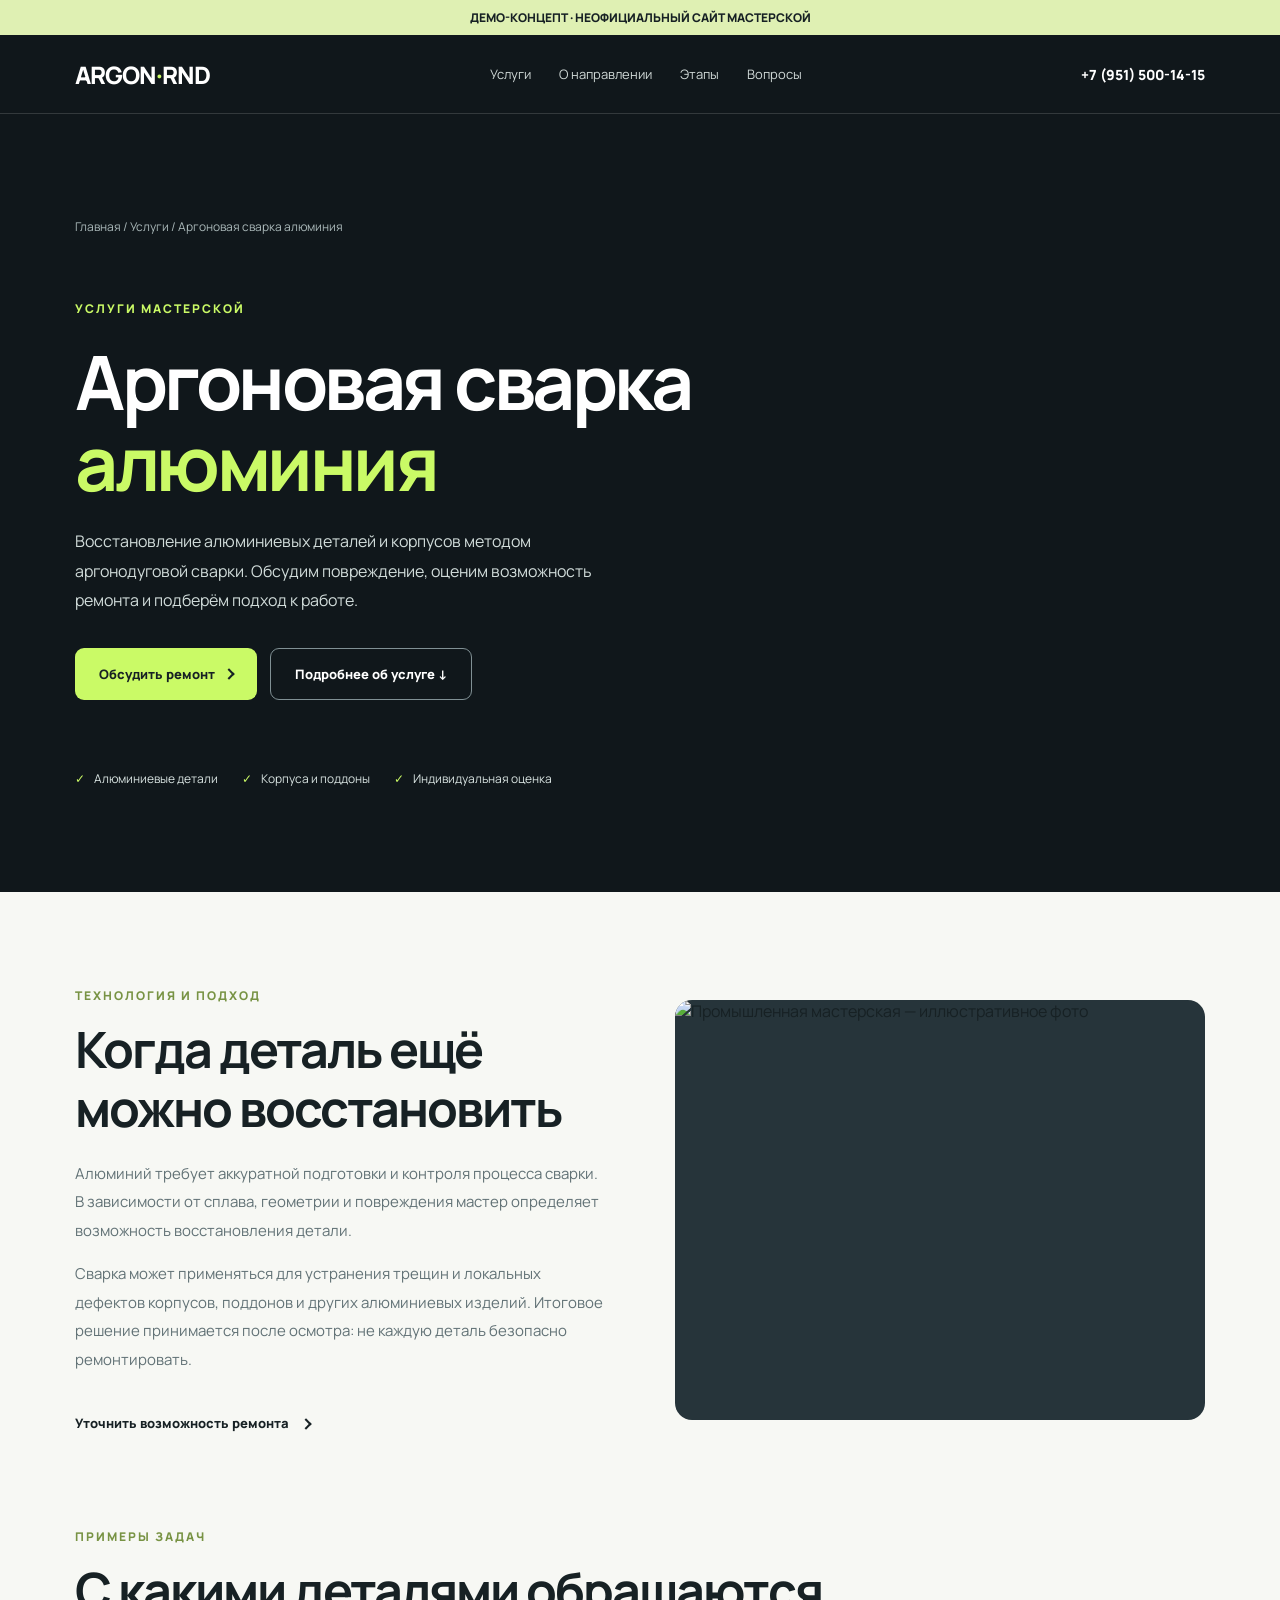
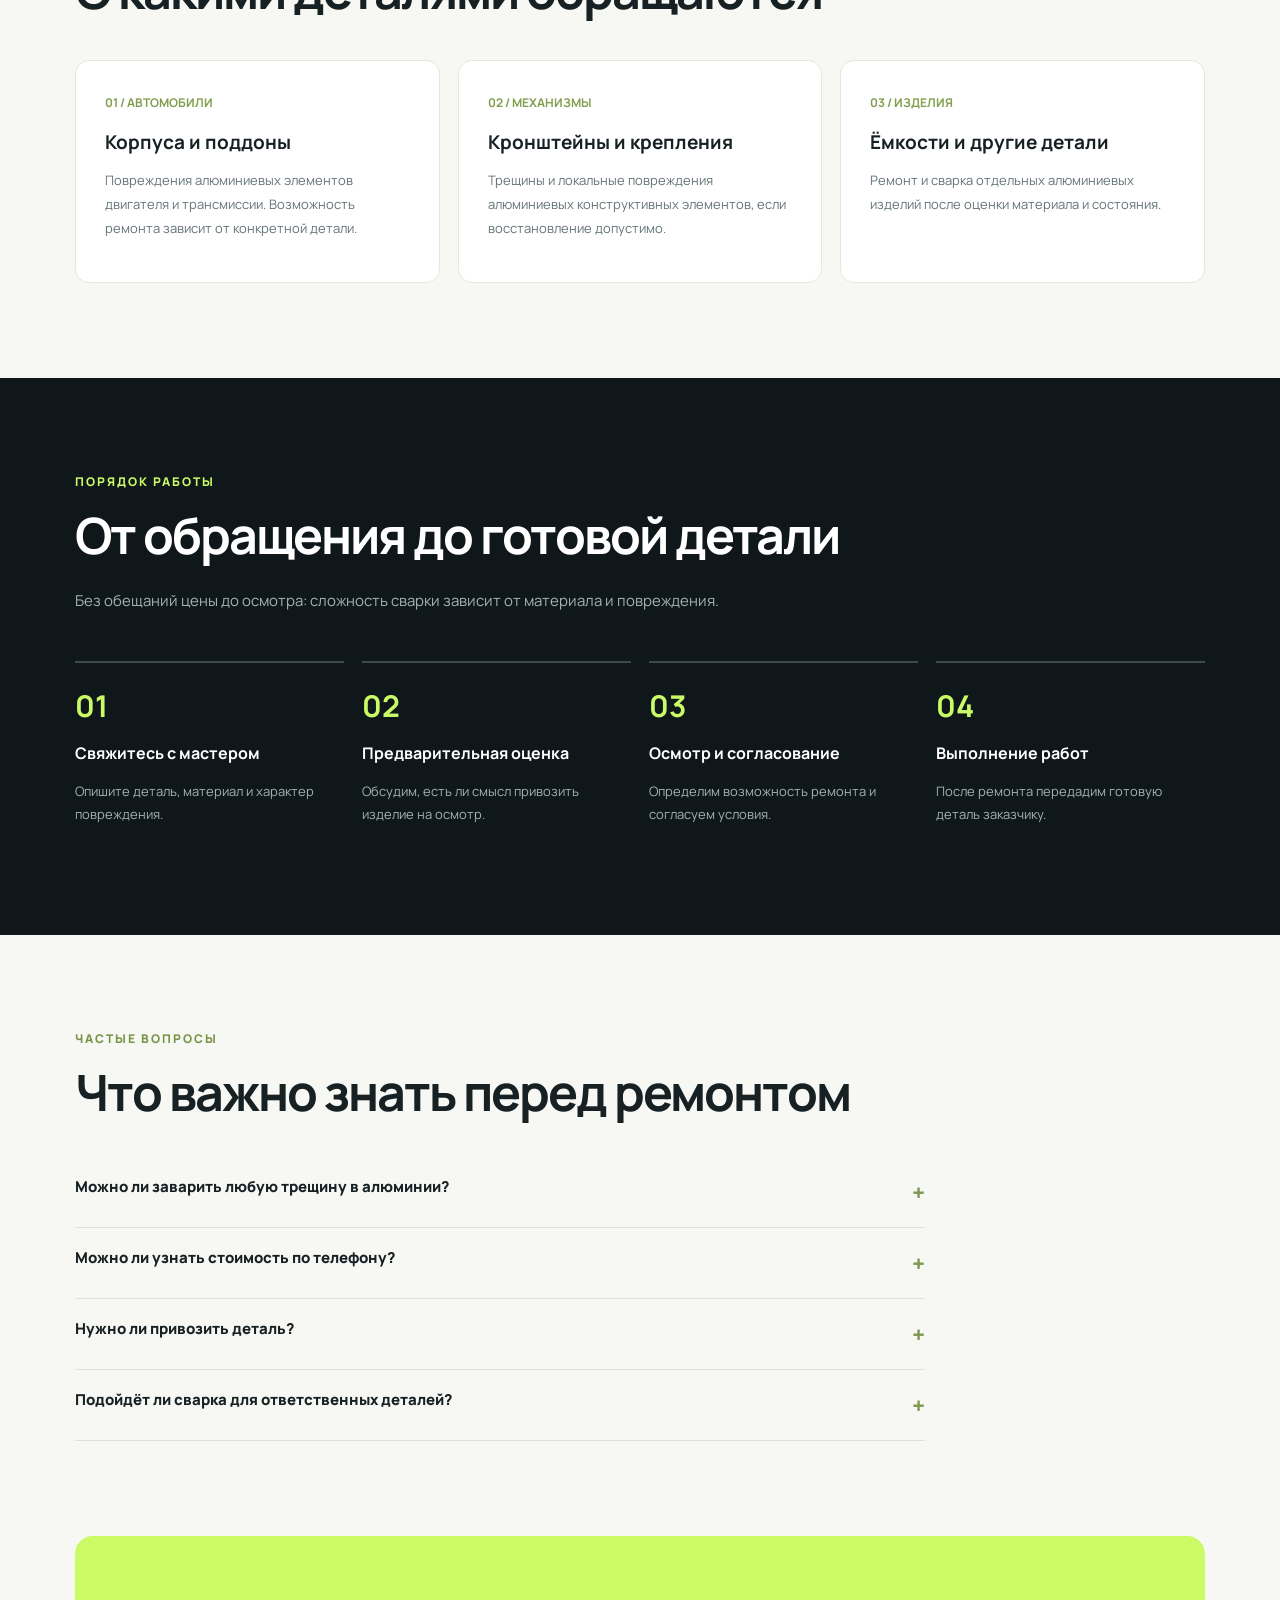
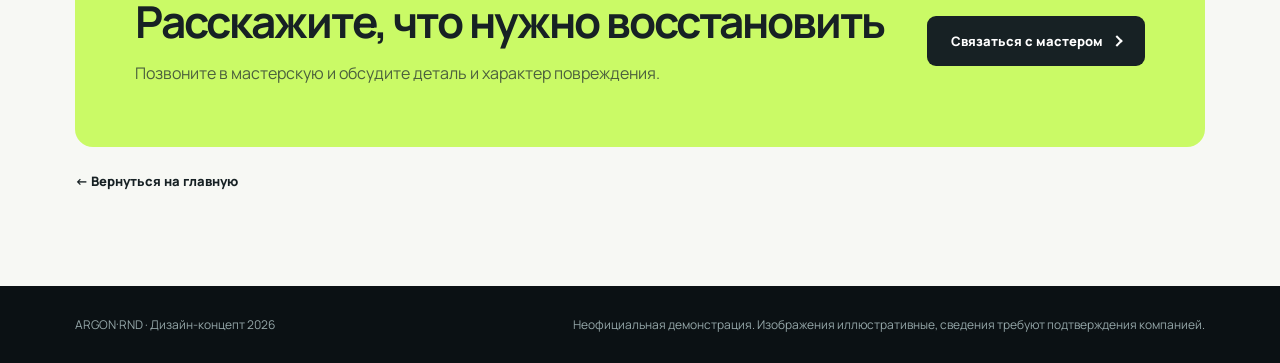
==== aluminum-welding.html @ ac4354e2 "Add responsive aluminum welding service detail demo page" ====
<!doctype html><html lang="ru"><head><meta charset="utf-8"><meta name="viewport" content="width=device-width,initial-scale=1"><meta name="theme-color" content="#10171b"><title>Аргоновая сварка алюминия — ARGON·RND</title><meta name="description" content="Демонстрационная страница услуги аргоновой сварки алюминиевых деталей в Ростове-на-Дону."><link rel="preconnect" href="https://fonts.googleapis.com"><link rel="preconnect" href="https://fonts.gstatic.com" crossorigin><link href="https://fonts.googleapis.com/css2?family=Manrope:wght@400;500;600;700;800&display=swap" rel="stylesheet"><style>
:root{--dark:#10171b;--green:#cafa66;--muted:#a2b1b4}*{box-sizing:border-box}html{scroll-behavior:smooth}body{margin:0;background:#f7f8f4;color:#172124;font-family:Manrope,Arial,sans-serif}a{color:inherit;text-decoration:none}.wrap{max-width:1180px;padding:0 25px;margin:auto}.notice{background:#dff0b3;text-align:center;padding:9px;font-size:12px;font-weight:800}.nav{background:var(--dark);color:white;position:sticky;top:0;z-index:10;border-bottom:1px solid #ffffff25}.nav-inner{height:78px;display:flex;align-items:center;justify-content:space-between;gap:20px}.brand{font-size:24px;letter-spacing:-1px;font-weight:800}.brand span{color:var(--green)}.navlinks{display:flex;gap:28px;font-size:13px;color:#d0d9d7}.navlinks a:hover{color:var(--green)}.phone{font-size:14px;font-weight:800;white-space:nowrap}.btn{display:inline-flex;align-items:center;justify-content:center;background:var(--green);color:#172124;border-radius:9px;padding:16px 24px;font-weight:800;font-size:13px;transition:.2s}.btn:hover{transform:translateY(-2px);background:#dfff9c}.btn.dark{background:#172124;color:white}.arrow{display:inline-block;width:8px;height:8px;border-top:2px solid currentColor;border-right:2px solid currentColor;transform:rotate(45deg);margin-left:10px}.hero{color:white;position:relative;background:#10171b;overflow:hidden}.hero:before{content:"";position:absolute;inset:0;background:linear-gradient(90deg,#10171bf8 4%,#10171bdc 47%,#10171b2b 100%),url('https://images.unsplash.com/photo-1504917595217-d4dc5ebe6122?auto=format&fit=crop&w=1700&q=85') center/cover}.hero .wrap{position:relative;padding-top:104px;padding-bottom:105px}.crumbs{font-size:12px;color:#aab8b9;margin-bottom:65px}.crumbs a:hover{color:var(--green)}.kicker{font-size:12px;font-weight:800;letter-spacing:2px;color:var(--green);text-transform:uppercase}.hero h1{font-size:clamp(44px,6vw,75px);line-height:1.08;letter-spacing:-3.5px;max-width:850px;margin:24px 0}.hero h1 em{color:var(--green);font-style:normal}.hero p{max-width:570px;font-size:16px;line-height:1.85;color:#d1dcda}.hero-actions{display:flex;gap:13px;flex-wrap:wrap;margin-top:32px}.outline{border:1px solid #809094;background:transparent;color:white}.tags{display:flex;flex-wrap:wrap;gap:24px;margin-top:70px;font-size:12px;color:#d8e3e1}.tags span:before{content:"✓";color:var(--green);margin-right:9px}.section{padding:95px 0}.section h2{font-size:clamp(32px,4vw,50px);letter-spacing:-2px;line-height:1.18;margin:16px 0 22px}.section .label{color:#789344;text-transform:uppercase;letter-spacing:2px;font-size:12px;font-weight:800}.intro{display:grid;grid-template-columns:1fr 1fr;gap:70px;align-items:center}.intro p,.muted{font-size:15px;line-height:1.9;color:#627276}.photo{border-radius:17px;overflow:hidden;min-height:420px;background:#26343a}.photo img{width:100%;height:100%;min-height:420px;object-fit:cover;display:block}.cards{display:grid;grid-template-columns:repeat(3,1fr);gap:18px;margin-top:40px}.card{padding:29px;border:1px solid #e1e8e2;border-radius:14px;background:white}.card b{color:#829e4e;font-size:12px}.card h3{font-size:19px;margin:17px 0 12px}.card p{font-size:13px;color:#647477;line-height:1.85}.dark-section{background:#10171b;color:white}.dark-section .label{color:var(--green)}.dark-section .muted{color:var(--muted)}.steps{display:grid;grid-template-columns:repeat(4,1fr);gap:18px;margin-top:45px}.step{border-top:2px solid #3c4a4e;padding-top:22px}.step b{color:var(--green);font-size:30px}.step h3{font-size:16px}.step p{font-size:13px;line-height:1.8;color:#a2b1b4}.faq{max-width:850px;margin-top:35px}.faq details{border-bottom:1px solid #dce3de;padding:19px 0}.faq summary{cursor:pointer;font-weight:800;font-size:15px;list-style:none;display:flex;justify-content:space-between;gap:15px}.faq summary:after{content:"+";font-size:23px;color:#7e9850}.faq details[open] summary:after{content:"−"}.faq p{font-size:14px;color:#617174;line-height:1.85}.cta{background:var(--green);border-radius:18px;padding:60px;display:flex;justify-content:space-between;align-items:center;gap:35px}.cta h2{margin:0 0 12px;font-size:clamp(30px,4vw,44px)}.cta p{margin:0;color:#4b603d;line-height:1.7}.foot{background:#0b1114;color:#95a7a9;padding:30px 0;font-size:12px}.foot-inner{display:flex;justify-content:space-between;flex-wrap:wrap;gap:18px}.back{display:inline-block;margin-top:25px;font-size:13px;font-weight:800}.back:hover{color:#789344}@media(max-width:850px){.navlinks{display:none}.intro{gap:25px}.cards{grid-template-columns:repeat(2,1fr)}.steps{grid-template-columns:repeat(2,1fr)}}@media(max-width:600px){.wrap{padding:0 18px}.nav-inner{height:68px}.brand{font-size:21px}.phone{font-size:12px}.hero:before{background:linear-gradient(90deg,#10171bf1,#10171bba),url('https://images.unsplash.com/photo-1504917595217-d4dc5ebe6122?auto=format&fit=crop&w=1000&q=80') center/cover}.hero .wrap{padding-top:50px;padding-bottom:70px}.crumbs{margin-bottom:50px}.hero h1{font-size:43px;letter-spacing:-2px}.hero p{font-size:15px}.hero-actions .btn{width:100%}.tags{gap:12px;margin-top:45px}.section{padding:70px 0}.intro,.cards,.steps{grid-template-columns:1fr}.photo,.photo img{min-height:280px}.cta{padding:32px 24px;display:block}.cta .btn{margin-top:24px;width:100%}.section h2{letter-spacing:-1px}}
</style></head><body><div class="notice">ДЕМО-КОНЦЕПТ · НЕОФИЦИАЛЬНЫЙ САЙТ МАСТЕРСКОЙ</div><header class="nav"><div class="wrap nav-inner"><a href="./index.html" class="brand">ARGON<span>·</span>RND</a><div class="navlinks"><a href="./index.html#services">Услуги</a><a href="#details">О направлении</a><a href="#process">Этапы</a><a href="#faq">Вопросы</a></div><a class="phone" href="tel:+79515001415">+7 (951) 500-14-15</a></div></header>
<main><section class="hero"><div class="wrap"><div class="crumbs"><a href="./index.html">Главная</a> / Услуги / Аргоновая сварка алюминия</div><div class="kicker">Услуги мастерской</div><h1>Аргоновая сварка <em>алюминия</em></h1><p>Восстановление алюминиевых деталей и корпусов методом аргонодуговой сварки. Обсудим повреждение, оценим возможность ремонта и подберём подход к работе.</p><div class="hero-actions"><a href="tel:+79515001415" class="btn">Обсудить ремонт <span class="arrow"></span></a><a href="#details" class="btn outline">Подробнее об услуге ↓</a></div><div class="tags"><span>Алюминиевые детали</span><span>Корпуса и поддоны</span><span>Индивидуальная оценка</span></div></div></section>
<section class="section" id="details"><div class="wrap intro"><div><div class="label">Технология и подход</div><h2>Когда деталь ещё можно восстановить</h2><p>Алюминий требует аккуратной подготовки и контроля процесса сварки. В зависимости от сплава, геометрии и повреждения мастер определяет возможность восстановления детали.</p><p>Сварка может применяться для устранения трещин и локальных дефектов корпусов, поддонов и других алюминиевых изделий. Итоговое решение принимается после осмотра: не каждую деталь безопасно ремонтировать.</p><a href="tel:+79515001415" class="back">Уточнить возможность ремонта <span class="arrow"></span></a></div><div class="photo"><img src="https://images.unsplash.com/photo-1565043666747-69f6646db940?auto=format&fit=crop&w=1000&q=85" alt="Промышленная мастерская — иллюстративное фото" loading="lazy"></div></div></section>
<section class="section" style="padding-top:0"><div class="wrap"><div class="label">Примеры задач</div><h2>С какими деталями обращаются</h2><div class="cards"><article class="card"><b>01 / АВТОМОБИЛИ</b><h3>Корпуса и поддоны</h3><p>Повреждения алюминиевых элементов двигателя и трансмиссии. Возможность ремонта зависит от конкретной детали.</p></article><article class="card"><b>02 / МЕХАНИЗМЫ</b><h3>Кронштейны и крепления</h3><p>Трещины и локальные повреждения алюминиевых конструктивных элементов, если восстановление допустимо.</p></article><article class="card"><b>03 / ИЗДЕЛИЯ</b><h3>Ёмкости и другие детали</h3><p>Ремонт и сварка отдельных алюминиевых изделий после оценки материала и состояния.</p></article></div></div></section>
<section class="section dark-section" id="process"><div class="wrap"><div class="label">Порядок работы</div><h2>От обращения до готовой детали</h2><p class="muted">Без обещаний цены до осмотра: сложность сварки зависит от материала и повреждения.</p><div class="steps"><div class="step"><b>01</b><h3>Свяжитесь с мастером</h3><p>Опишите деталь, материал и характер повреждения.</p></div><div class="step"><b>02</b><h3>Предварительная оценка</h3><p>Обсудим, есть ли смысл привозить изделие на осмотр.</p></div><div class="step"><b>03</b><h3>Осмотр и согласование</h3><p>Определим возможность ремонта и согласуем условия.</p></div><div class="step"><b>04</b><h3>Выполнение работ</h3><p>После ремонта передадим готовую деталь заказчику.</p></div></div></div></section>
<section class="section" id="faq"><div class="wrap"><div class="label">Частые вопросы</div><h2>Что важно знать перед ремонтом</h2><div class="faq"><details><summary>Можно ли заварить любую трещину в алюминии?</summary><p>Не всегда. Всё зависит от сплава, расположения трещины, нагрузок на деталь и возможности безопасного восстановления.</p></details><details><summary>Можно ли узнать стоимость по телефону?</summary><p>Можно предварительно обсудить задачу, но точная стоимость обычно зависит от осмотра, подготовки и объёма работ.</p></details><details><summary>Нужно ли привозить деталь?</summary><p>Для окончательной оценки обычно требуется осмотр. Уточните порядок обращения по телефону.</p></details><details><summary>Подойдёт ли сварка для ответственных деталей?</summary><p>Возможность ремонта ответственных и нагруженных деталей необходимо оценивать индивидуально. В некоторых случаях замена безопаснее сварки.</p></details></div></div></section>
<section class="section" style="padding-top:0"><div class="wrap"><div class="cta"><div><h2>Расскажите, что нужно восстановить</h2><p>Позвоните в мастерскую и обсудите деталь и характер повреждения.</p></div><a href="tel:+79515001415" class="btn dark">Связаться с мастером <span class="arrow"></span></a></div><a href="./index.html" class="back">← Вернуться на главную</a></div></section></main><footer class="foot"><div class="wrap foot-inner"><span>ARGON·RND · Дизайн-концепт 2026</span><span>Неофициальная демонстрация. Изображения иллюстративные, сведения требуют подтверждения компанией.</span></div></footer></body></html>
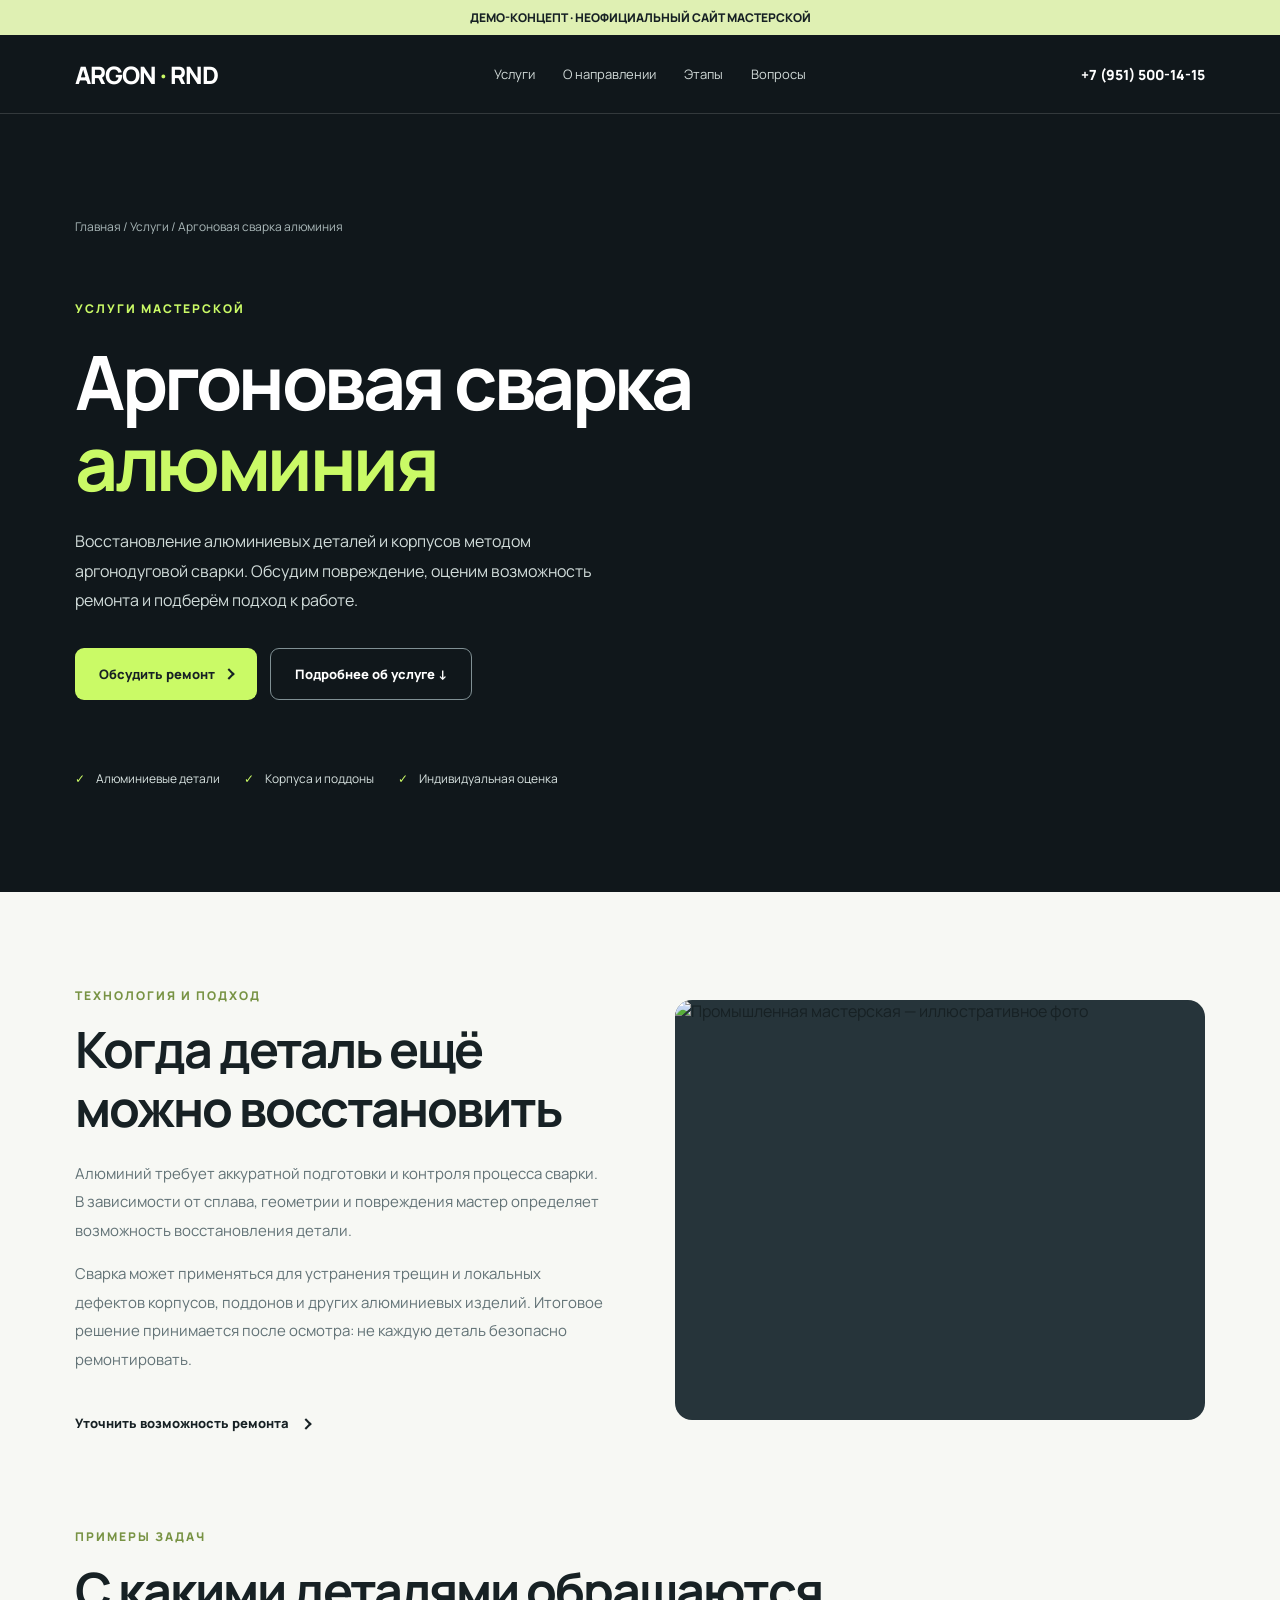
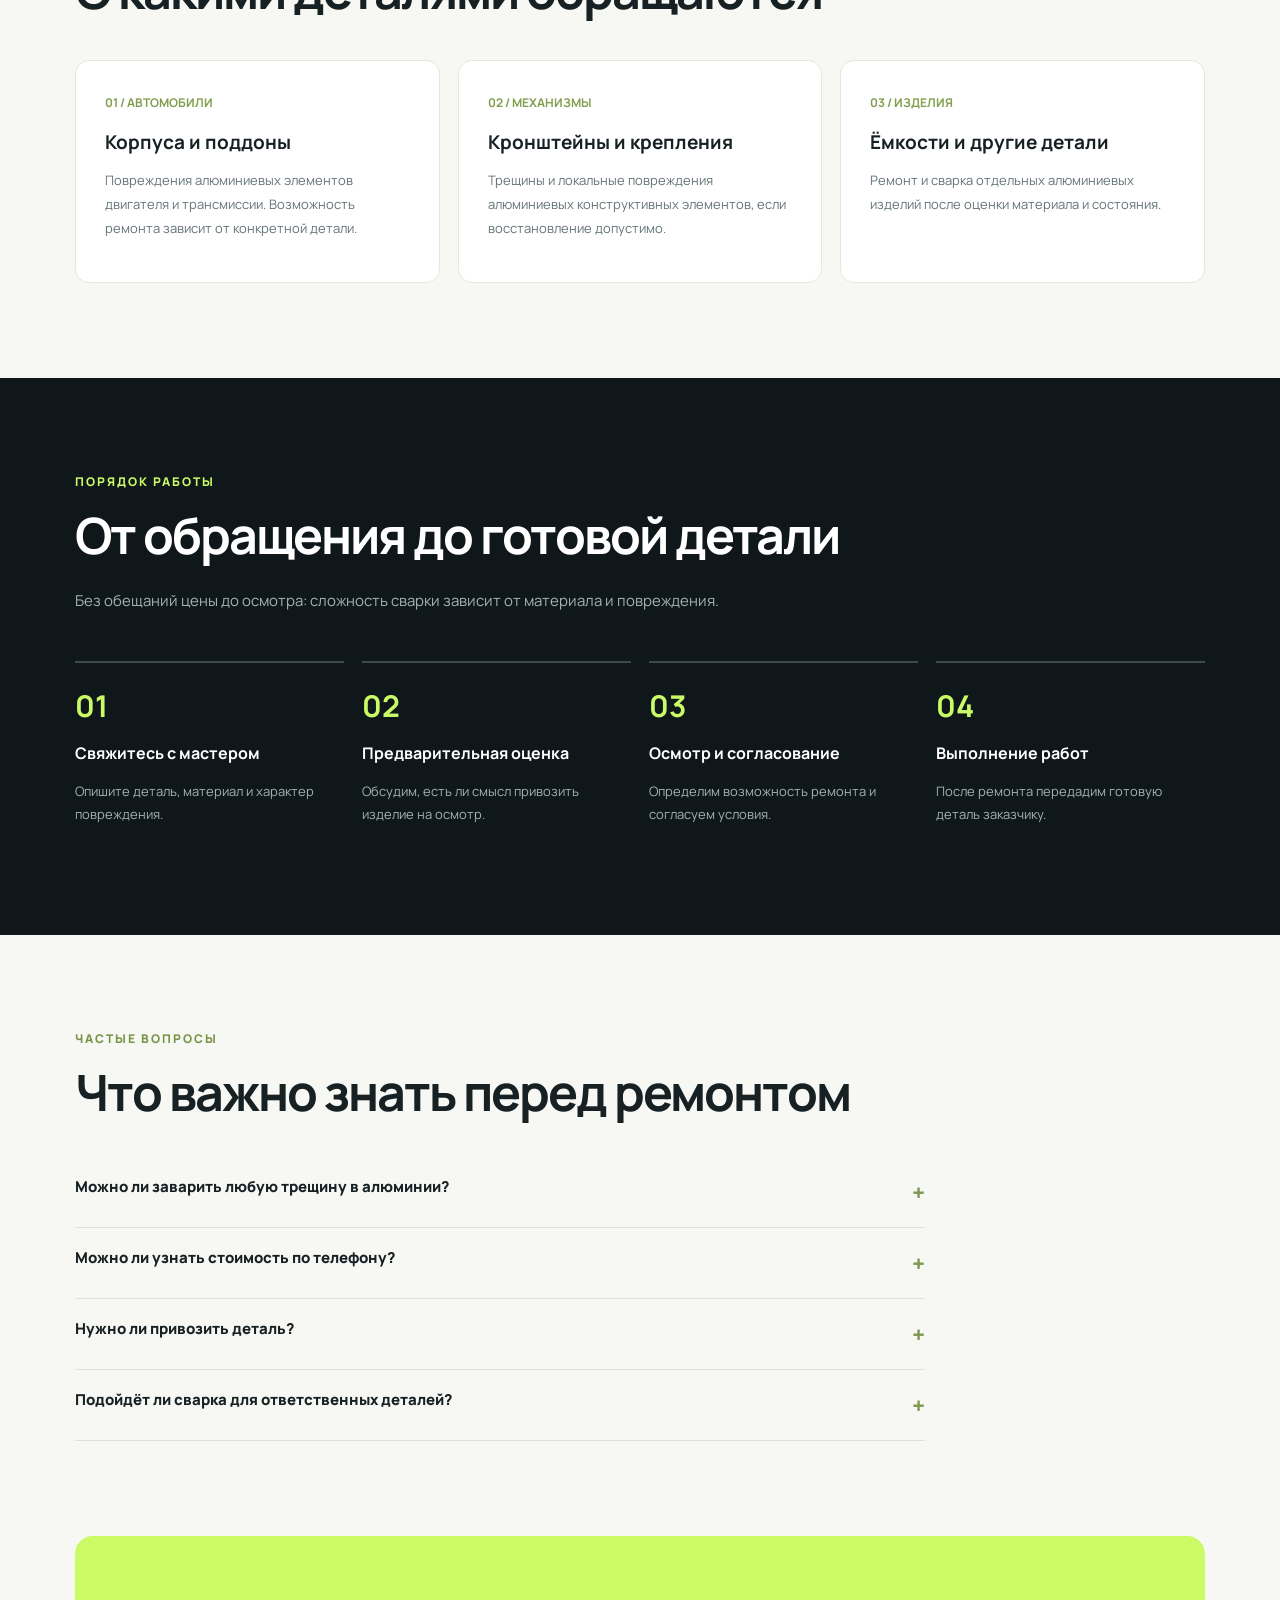
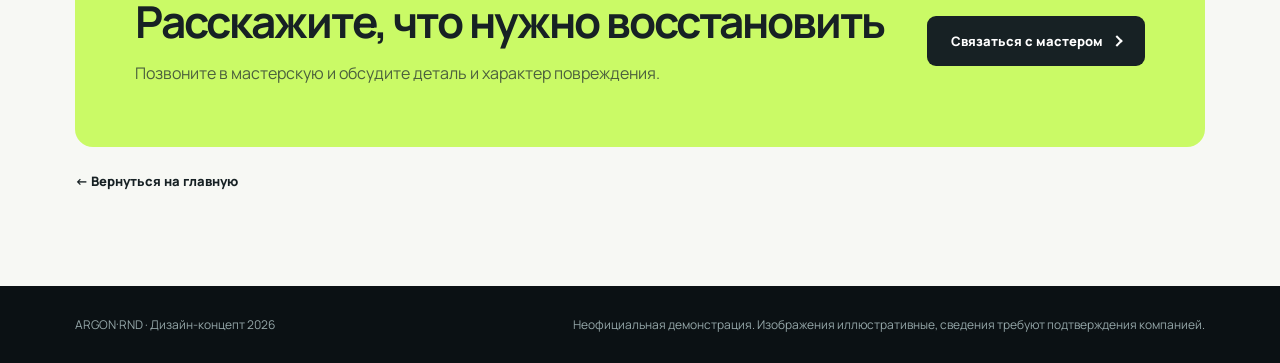
==== commit b6a6f472: "Format markup and separate assets for aluminum-welding.html" ====
--- a/aluminum-welding.html
+++ b/aluminum-welding.html
@@ -1,9 +1,300 @@
-<!doctype html><html lang="ru"><head><meta charset="utf-8"><meta name="viewport" content="width=device-width,initial-scale=1"><meta name="theme-color" content="#10171b"><title>Аргоновая сварка алюминия — ARGON·RND</title><meta name="description" content="Демонстрационная страница услуги аргоновой сварки алюминиевых деталей в Ростове-на-Дону."><link rel="preconnect" href="https://fonts.googleapis.com"><link rel="preconnect" href="https://fonts.gstatic.com" crossorigin><link href="https://fonts.googleapis.com/css2?family=Manrope:wght@400;500;600;700;800&display=swap" rel="stylesheet"><style>
-:root{--dark:#10171b;--green:#cafa66;--muted:#a2b1b4}*{box-sizing:border-box}html{scroll-behavior:smooth}body{margin:0;background:#f7f8f4;color:#172124;font-family:Manrope,Arial,sans-serif}a{color:inherit;text-decoration:none}.wrap{max-width:1180px;padding:0 25px;margin:auto}.notice{background:#dff0b3;text-align:center;padding:9px;font-size:12px;font-weight:800}.nav{background:var(--dark);color:white;position:sticky;top:0;z-index:10;border-bottom:1px solid #ffffff25}.nav-inner{height:78px;display:flex;align-items:center;justify-content:space-between;gap:20px}.brand{font-size:24px;letter-spacing:-1px;font-weight:800}.brand span{color:var(--green)}.navlinks{display:flex;gap:28px;font-size:13px;color:#d0d9d7}.navlinks a:hover{color:var(--green)}.phone{font-size:14px;font-weight:800;white-space:nowrap}.btn{display:inline-flex;align-items:center;justify-content:center;background:var(--green);color:#172124;border-radius:9px;padding:16px 24px;font-weight:800;font-size:13px;transition:.2s}.btn:hover{transform:translateY(-2px);background:#dfff9c}.btn.dark{background:#172124;color:white}.arrow{display:inline-block;width:8px;height:8px;border-top:2px solid currentColor;border-right:2px solid currentColor;transform:rotate(45deg);margin-left:10px}.hero{color:white;position:relative;background:#10171b;overflow:hidden}.hero:before{content:"";position:absolute;inset:0;background:linear-gradient(90deg,#10171bf8 4%,#10171bdc 47%,#10171b2b 100%),url('https://images.unsplash.com/photo-1504917595217-d4dc5ebe6122?auto=format&fit=crop&w=1700&q=85') center/cover}.hero .wrap{position:relative;padding-top:104px;padding-bottom:105px}.crumbs{font-size:12px;color:#aab8b9;margin-bottom:65px}.crumbs a:hover{color:var(--green)}.kicker{font-size:12px;font-weight:800;letter-spacing:2px;color:var(--green);text-transform:uppercase}.hero h1{font-size:clamp(44px,6vw,75px);line-height:1.08;letter-spacing:-3.5px;max-width:850px;margin:24px 0}.hero h1 em{color:var(--green);font-style:normal}.hero p{max-width:570px;font-size:16px;line-height:1.85;color:#d1dcda}.hero-actions{display:flex;gap:13px;flex-wrap:wrap;margin-top:32px}.outline{border:1px solid #809094;background:transparent;color:white}.tags{display:flex;flex-wrap:wrap;gap:24px;margin-top:70px;font-size:12px;color:#d8e3e1}.tags span:before{content:"✓";color:var(--green);margin-right:9px}.section{padding:95px 0}.section h2{font-size:clamp(32px,4vw,50px);letter-spacing:-2px;line-height:1.18;margin:16px 0 22px}.section .label{color:#789344;text-transform:uppercase;letter-spacing:2px;font-size:12px;font-weight:800}.intro{display:grid;grid-template-columns:1fr 1fr;gap:70px;align-items:center}.intro p,.muted{font-size:15px;line-height:1.9;color:#627276}.photo{border-radius:17px;overflow:hidden;min-height:420px;background:#26343a}.photo img{width:100%;height:100%;min-height:420px;object-fit:cover;display:block}.cards{display:grid;grid-template-columns:repeat(3,1fr);gap:18px;margin-top:40px}.card{padding:29px;border:1px solid #e1e8e2;border-radius:14px;background:white}.card b{color:#829e4e;font-size:12px}.card h3{font-size:19px;margin:17px 0 12px}.card p{font-size:13px;color:#647477;line-height:1.85}.dark-section{background:#10171b;color:white}.dark-section .label{color:var(--green)}.dark-section .muted{color:var(--muted)}.steps{display:grid;grid-template-columns:repeat(4,1fr);gap:18px;margin-top:45px}.step{border-top:2px solid #3c4a4e;padding-top:22px}.step b{color:var(--green);font-size:30px}.step h3{font-size:16px}.step p{font-size:13px;line-height:1.8;color:#a2b1b4}.faq{max-width:850px;margin-top:35px}.faq details{border-bottom:1px solid #dce3de;padding:19px 0}.faq summary{cursor:pointer;font-weight:800;font-size:15px;list-style:none;display:flex;justify-content:space-between;gap:15px}.faq summary:after{content:"+";font-size:23px;color:#7e9850}.faq details[open] summary:after{content:"−"}.faq p{font-size:14px;color:#617174;line-height:1.85}.cta{background:var(--green);border-radius:18px;padding:60px;display:flex;justify-content:space-between;align-items:center;gap:35px}.cta h2{margin:0 0 12px;font-size:clamp(30px,4vw,44px)}.cta p{margin:0;color:#4b603d;line-height:1.7}.foot{background:#0b1114;color:#95a7a9;padding:30px 0;font-size:12px}.foot-inner{display:flex;justify-content:space-between;flex-wrap:wrap;gap:18px}.back{display:inline-block;margin-top:25px;font-size:13px;font-weight:800}.back:hover{color:#789344}@media(max-width:850px){.navlinks{display:none}.intro{gap:25px}.cards{grid-template-columns:repeat(2,1fr)}.steps{grid-template-columns:repeat(2,1fr)}}@media(max-width:600px){.wrap{padding:0 18px}.nav-inner{height:68px}.brand{font-size:21px}.phone{font-size:12px}.hero:before{background:linear-gradient(90deg,#10171bf1,#10171bba),url('https://images.unsplash.com/photo-1504917595217-d4dc5ebe6122?auto=format&fit=crop&w=1000&q=80') center/cover}.hero .wrap{padding-top:50px;padding-bottom:70px}.crumbs{margin-bottom:50px}.hero h1{font-size:43px;letter-spacing:-2px}.hero p{font-size:15px}.hero-actions .btn{width:100%}.tags{gap:12px;margin-top:45px}.section{padding:70px 0}.intro,.cards,.steps{grid-template-columns:1fr}.photo,.photo img{min-height:280px}.cta{padding:32px 24px;display:block}.cta .btn{margin-top:24px;width:100%}.section h2{letter-spacing:-1px}}
-</style></head><body><div class="notice">ДЕМО-КОНЦЕПТ · НЕОФИЦИАЛЬНЫЙ САЙТ МАСТЕРСКОЙ</div><header class="nav"><div class="wrap nav-inner"><a href="./index.html" class="brand">ARGON<span>·</span>RND</a><div class="navlinks"><a href="./index.html#services">Услуги</a><a href="#details">О направлении</a><a href="#process">Этапы</a><a href="#faq">Вопросы</a></div><a class="phone" href="tel:+79515001415">+7 (951) 500-14-15</a></div></header>
-<main><section class="hero"><div class="wrap"><div class="crumbs"><a href="./index.html">Главная</a> / Услуги / Аргоновая сварка алюминия</div><div class="kicker">Услуги мастерской</div><h1>Аргоновая сварка <em>алюминия</em></h1><p>Восстановление алюминиевых деталей и корпусов методом аргонодуговой сварки. Обсудим повреждение, оценим возможность ремонта и подберём подход к работе.</p><div class="hero-actions"><a href="tel:+79515001415" class="btn">Обсудить ремонт <span class="arrow"></span></a><a href="#details" class="btn outline">Подробнее об услуге ↓</a></div><div class="tags"><span>Алюминиевые детали</span><span>Корпуса и поддоны</span><span>Индивидуальная оценка</span></div></div></section>
-<section class="section" id="details"><div class="wrap intro"><div><div class="label">Технология и подход</div><h2>Когда деталь ещё можно восстановить</h2><p>Алюминий требует аккуратной подготовки и контроля процесса сварки. В зависимости от сплава, геометрии и повреждения мастер определяет возможность восстановления детали.</p><p>Сварка может применяться для устранения трещин и локальных дефектов корпусов, поддонов и других алюминиевых изделий. Итоговое решение принимается после осмотра: не каждую деталь безопасно ремонтировать.</p><a href="tel:+79515001415" class="back">Уточнить возможность ремонта <span class="arrow"></span></a></div><div class="photo"><img src="https://images.unsplash.com/photo-1565043666747-69f6646db940?auto=format&fit=crop&w=1000&q=85" alt="Промышленная мастерская — иллюстративное фото" loading="lazy"></div></div></section>
-<section class="section" style="padding-top:0"><div class="wrap"><div class="label">Примеры задач</div><h2>С какими деталями обращаются</h2><div class="cards"><article class="card"><b>01 / АВТОМОБИЛИ</b><h3>Корпуса и поддоны</h3><p>Повреждения алюминиевых элементов двигателя и трансмиссии. Возможность ремонта зависит от конкретной детали.</p></article><article class="card"><b>02 / МЕХАНИЗМЫ</b><h3>Кронштейны и крепления</h3><p>Трещины и локальные повреждения алюминиевых конструктивных элементов, если восстановление допустимо.</p></article><article class="card"><b>03 / ИЗДЕЛИЯ</b><h3>Ёмкости и другие детали</h3><p>Ремонт и сварка отдельных алюминиевых изделий после оценки материала и состояния.</p></article></div></div></section>
-<section class="section dark-section" id="process"><div class="wrap"><div class="label">Порядок работы</div><h2>От обращения до готовой детали</h2><p class="muted">Без обещаний цены до осмотра: сложность сварки зависит от материала и повреждения.</p><div class="steps"><div class="step"><b>01</b><h3>Свяжитесь с мастером</h3><p>Опишите деталь, материал и характер повреждения.</p></div><div class="step"><b>02</b><h3>Предварительная оценка</h3><p>Обсудим, есть ли смысл привозить изделие на осмотр.</p></div><div class="step"><b>03</b><h3>Осмотр и согласование</h3><p>Определим возможность ремонта и согласуем условия.</p></div><div class="step"><b>04</b><h3>Выполнение работ</h3><p>После ремонта передадим готовую деталь заказчику.</p></div></div></div></section>
-<section class="section" id="faq"><div class="wrap"><div class="label">Частые вопросы</div><h2>Что важно знать перед ремонтом</h2><div class="faq"><details><summary>Можно ли заварить любую трещину в алюминии?</summary><p>Не всегда. Всё зависит от сплава, расположения трещины, нагрузок на деталь и возможности безопасного восстановления.</p></details><details><summary>Можно ли узнать стоимость по телефону?</summary><p>Можно предварительно обсудить задачу, но точная стоимость обычно зависит от осмотра, подготовки и объёма работ.</p></details><details><summary>Нужно ли привозить деталь?</summary><p>Для окончательной оценки обычно требуется осмотр. Уточните порядок обращения по телефону.</p></details><details><summary>Подойдёт ли сварка для ответственных деталей?</summary><p>Возможность ремонта ответственных и нагруженных деталей необходимо оценивать индивидуально. В некоторых случаях замена безопаснее сварки.</p></details></div></div></section>
-<section class="section" style="padding-top:0"><div class="wrap"><div class="cta"><div><h2>Расскажите, что нужно восстановить</h2><p>Позвоните в мастерскую и обсудите деталь и характер повреждения.</p></div><a href="tel:+79515001415" class="btn dark">Связаться с мастером <span class="arrow"></span></a></div><a href="./index.html" class="back">← Вернуться на главную</a></div></section></main><footer class="foot"><div class="wrap foot-inner"><span>ARGON·RND · Дизайн-концепт 2026</span><span>Неофициальная демонстрация. Изображения иллюстративные, сведения требуют подтверждения компанией.</span></div></footer></body></html>+<!doctype html>
+<html lang="ru">
+  <head>
+    <meta charset="utf-8">
+    <meta name="viewport" content="width=device-width,initial-scale=1">
+    <meta name="theme-color" content="#10171b">
+    <title>
+      Аргоновая сварка алюминия — ARGON·RND
+    </title>
+    <meta name="description" content="Демонстрационная страница услуги аргоновой сварки алюминиевых деталей в Ростове-на-Дону.">
+    <link rel="preconnect" href="https://fonts.googleapis.com">
+    <link rel="preconnect" href="https://fonts.gstatic.com" crossorigin>
+    <link href="https://fonts.googleapis.com/css2?family=Manrope:wght@400;500;600;700;800&display=swap" rel="stylesheet">
+    <link rel="stylesheet" href="./assets/css/service.css">
+  </head>
+  <body>
+    <div class="notice">
+      ДЕМО-КОНЦЕПТ · НЕОФИЦИАЛЬНЫЙ САЙТ МАСТЕРСКОЙ
+    </div>
+    <header class="nav">
+      <div class="wrap nav-inner">
+        <a href="./index.html" class="brand">
+          ARGON
+          <span>
+            ·
+          </span>
+          RND
+        </a>
+        <div class="navlinks">
+          <a href="./index.html#services">
+            Услуги
+          </a>
+          <a href="#details">
+            О направлении
+          </a>
+          <a href="#process">
+            Этапы
+          </a>
+          <a href="#faq">
+            Вопросы
+          </a>
+        </div>
+        <a class="phone" href="tel:+79515001415">
+          +7 (951) 500-14-15
+        </a>
+      </div>
+    </header>
+    <main>
+      <section class="hero">
+        <div class="wrap">
+          <div class="crumbs">
+            <a href="./index.html">
+              Главная
+            </a>
+            / Услуги / Аргоновая сварка алюминия
+          </div>
+          <div class="kicker">
+            Услуги мастерской
+          </div>
+          <h1>
+            Аргоновая сварка
+            <em>
+              алюминия
+            </em>
+          </h1>
+          <p>
+            Восстановление алюминиевых деталей и корпусов методом аргонодуговой сварки. Обсудим повреждение, оценим возможность ремонта и подберём подход к работе.
+          </p>
+          <div class="hero-actions">
+            <a href="tel:+79515001415" class="btn">
+              Обсудить ремонт
+              <span class="arrow">
+              </span>
+            </a>
+            <a href="#details" class="btn outline">
+              Подробнее об услуге ↓
+            </a>
+          </div>
+          <div class="tags">
+            <span>
+              Алюминиевые детали
+            </span>
+            <span>
+              Корпуса и поддоны
+            </span>
+            <span>
+              Индивидуальная оценка
+            </span>
+          </div>
+        </div>
+      </section>
+      <section class="section" id="details">
+        <div class="wrap intro">
+          <div>
+            <div class="label">
+              Технология и подход
+            </div>
+            <h2>
+              Когда деталь ещё можно восстановить
+            </h2>
+            <p>
+              Алюминий требует аккуратной подготовки и контроля процесса сварки. В зависимости от сплава, геометрии и повреждения мастер определяет возможность восстановления детали.
+            </p>
+            <p>
+              Сварка может применяться для устранения трещин и локальных дефектов корпусов, поддонов и других алюминиевых изделий. Итоговое решение принимается после осмотра: не каждую деталь безопасно ремонтировать.
+            </p>
+            <a href="tel:+79515001415" class="back">
+              Уточнить возможность ремонта
+              <span class="arrow">
+              </span>
+            </a>
+          </div>
+          <div class="photo">
+            <img src="https://images.unsplash.com/photo-1565043666747-69f6646db940?auto=format&fit=crop&w=1000&q=85" alt="Промышленная мастерская — иллюстративное фото" loading="lazy">
+          </div>
+        </div>
+      </section>
+      <section class="section" style="padding-top:0">
+        <div class="wrap">
+          <div class="label">
+            Примеры задач
+          </div>
+          <h2>
+            С какими деталями обращаются
+          </h2>
+          <div class="cards">
+            <article class="card">
+              <b>
+                01 / АВТОМОБИЛИ
+              </b>
+              <h3>
+                Корпуса и поддоны
+              </h3>
+              <p>
+                Повреждения алюминиевых элементов двигателя и трансмиссии. Возможность ремонта зависит от конкретной детали.
+              </p>
+            </article>
+            <article class="card">
+              <b>
+                02 / МЕХАНИЗМЫ
+              </b>
+              <h3>
+                Кронштейны и крепления
+              </h3>
+              <p>
+                Трещины и локальные повреждения алюминиевых конструктивных элементов, если восстановление допустимо.
+              </p>
+            </article>
+            <article class="card">
+              <b>
+                03 / ИЗДЕЛИЯ
+              </b>
+              <h3>
+                Ёмкости и другие детали
+              </h3>
+              <p>
+                Ремонт и сварка отдельных алюминиевых изделий после оценки материала и состояния.
+              </p>
+            </article>
+          </div>
+        </div>
+      </section>
+      <section class="section dark-section" id="process">
+        <div class="wrap">
+          <div class="label">
+            Порядок работы
+          </div>
+          <h2>
+            От обращения до готовой детали
+          </h2>
+          <p class="muted">
+            Без обещаний цены до осмотра: сложность сварки зависит от материала и повреждения.
+          </p>
+          <div class="steps">
+            <div class="step">
+              <b>
+                01
+              </b>
+              <h3>
+                Свяжитесь с мастером
+              </h3>
+              <p>
+                Опишите деталь, материал и характер повреждения.
+              </p>
+            </div>
+            <div class="step">
+              <b>
+                02
+              </b>
+              <h3>
+                Предварительная оценка
+              </h3>
+              <p>
+                Обсудим, есть ли смысл привозить изделие на осмотр.
+              </p>
+            </div>
+            <div class="step">
+              <b>
+                03
+              </b>
+              <h3>
+                Осмотр и согласование
+              </h3>
+              <p>
+                Определим возможность ремонта и согласуем условия.
+              </p>
+            </div>
+            <div class="step">
+              <b>
+                04
+              </b>
+              <h3>
+                Выполнение работ
+              </h3>
+              <p>
+                После ремонта передадим готовую деталь заказчику.
+              </p>
+            </div>
+          </div>
+        </div>
+      </section>
+      <section class="section" id="faq">
+        <div class="wrap">
+          <div class="label">
+            Частые вопросы
+          </div>
+          <h2>
+            Что важно знать перед ремонтом
+          </h2>
+          <div class="faq">
+            <details>
+              <summary>
+                Можно ли заварить любую трещину в алюминии?
+              </summary>
+              <p>
+                Не всегда. Всё зависит от сплава, расположения трещины, нагрузок на деталь и возможности безопасного восстановления.
+              </p>
+            </details>
+            <details>
+              <summary>
+                Можно ли узнать стоимость по телефону?
+              </summary>
+              <p>
+                Можно предварительно обсудить задачу, но точная стоимость обычно зависит от осмотра, подготовки и объёма работ.
+              </p>
+            </details>
+            <details>
+              <summary>
+                Нужно ли привозить деталь?
+              </summary>
+              <p>
+                Для окончательной оценки обычно требуется осмотр. Уточните порядок обращения по телефону.
+              </p>
+            </details>
+            <details>
+              <summary>
+                Подойдёт ли сварка для ответственных деталей?
+              </summary>
+              <p>
+                Возможность ремонта ответственных и нагруженных деталей необходимо оценивать индивидуально. В некоторых случаях замена безопаснее сварки.
+              </p>
+            </details>
+          </div>
+        </div>
+      </section>
+      <section class="section" style="padding-top:0">
+        <div class="wrap">
+          <div class="cta">
+            <div>
+              <h2>
+                Расскажите, что нужно восстановить
+              </h2>
+              <p>
+                Позвоните в мастерскую и обсудите деталь и характер повреждения.
+              </p>
+            </div>
+            <a href="tel:+79515001415" class="btn dark">
+              Связаться с мастером
+              <span class="arrow">
+              </span>
+            </a>
+          </div>
+          <a href="./index.html" class="back">
+            ← Вернуться на главную
+          </a>
+        </div>
+      </section>
+    </main>
+    <footer class="foot">
+      <div class="wrap foot-inner">
+        <span>
+          ARGON·RND · Дизайн-концепт 2026
+        </span>
+        <span>
+          Неофициальная демонстрация. Изображения иллюстративные, сведения требуют подтверждения компанией.
+        </span>
+      </div>
+    </footer>
+  </body>
+</html>
--- a/assets/css/service.css
+++ b/assets/css/service.css
@@ -0,0 +1,411 @@
+:root {
+  --dark:#10171b;
+  --green:#cafa66;
+  --muted:#a2b1b4}
+
+* {
+  box-sizing:border-box}
+
+html {
+  scroll-behavior:smooth}
+
+body {
+  margin:0;
+  background:#f7f8f4;
+  color:#172124;
+  font-family:Manrope,Arial,sans-serif}
+
+a {
+  color:inherit;
+  text-decoration:none}
+
+.wrap {
+  max-width:1180px;
+  padding:0 25px;
+  margin:auto}
+
+.notice {
+  background:#dff0b3;
+  text-align:center;
+  padding:9px;
+  font-size:12px;
+  font-weight:800}
+
+.nav {
+  background:var(--dark);
+  color:white;
+  position:sticky;
+  top:0;
+  z-index:10;
+  border-bottom:1px solid #ffffff25}
+
+.nav-inner {
+  height:78px;
+  display:flex;
+  align-items:center;
+  justify-content:space-between;
+  gap:20px}
+
+.brand {
+  font-size:24px;
+  letter-spacing:-1px;
+  font-weight:800}
+
+.brand span {
+  color:var(--green)}
+
+.navlinks {
+  display:flex;
+  gap:28px;
+  font-size:13px;
+  color:#d0d9d7}
+
+.navlinks a:hover {
+  color:var(--green)}
+
+.phone {
+  font-size:14px;
+  font-weight:800;
+  white-space:nowrap}
+
+.btn {
+  display:inline-flex;
+  align-items:center;
+  justify-content:center;
+  background:var(--green);
+  color:#172124;
+  border-radius:9px;
+  padding:16px 24px;
+  font-weight:800;
+  font-size:13px;
+  transition:.2s}
+
+.btn:hover {
+  transform:translateY(-2px);
+  background:#dfff9c}
+
+.btn.dark {
+  background:#172124;
+  color:white}
+
+.arrow {
+  display:inline-block;
+  width:8px;
+  height:8px;
+  border-top:2px solid currentColor;
+  border-right:2px solid currentColor;
+  transform:rotate(45deg);
+  margin-left:10px}
+
+.hero {
+  color:white;
+  position:relative;
+  background:#10171b;
+  overflow:hidden}
+
+.hero:before {
+  content:"";
+  position:absolute;
+  inset:0;
+  background:linear-gradient(90deg,#10171bf8 4%,#10171bdc 47%,#10171b2b 100%),url('https://images.unsplash.com/photo-1504917595217-d4dc5ebe6122?auto=format&fit=crop&w=1700&q=85') center/cover}
+
+.hero .wrap {
+  position:relative;
+  padding-top:104px;
+  padding-bottom:105px}
+
+.crumbs {
+  font-size:12px;
+  color:#aab8b9;
+  margin-bottom:65px}
+
+.crumbs a:hover {
+  color:var(--green)}
+
+.kicker {
+  font-size:12px;
+  font-weight:800;
+  letter-spacing:2px;
+  color:var(--green);
+  text-transform:uppercase}
+
+.hero h1 {
+  font-size:clamp(44px,6vw,75px);
+  line-height:1.08;
+  letter-spacing:-3.5px;
+  max-width:850px;
+  margin:24px 0}
+
+.hero h1 em {
+  color:var(--green);
+  font-style:normal}
+
+.hero p {
+  max-width:570px;
+  font-size:16px;
+  line-height:1.85;
+  color:#d1dcda}
+
+.hero-actions {
+  display:flex;
+  gap:13px;
+  flex-wrap:wrap;
+  margin-top:32px}
+
+.outline {
+  border:1px solid #809094;
+  background:transparent;
+  color:white}
+
+.tags {
+  display:flex;
+  flex-wrap:wrap;
+  gap:24px;
+  margin-top:70px;
+  font-size:12px;
+  color:#d8e3e1}
+
+.tags span:before {
+  content:"✓";
+  color:var(--green);
+  margin-right:9px}
+
+.section {
+  padding:95px 0}
+
+.section h2 {
+  font-size:clamp(32px,4vw,50px);
+  letter-spacing:-2px;
+  line-height:1.18;
+  margin:16px 0 22px}
+
+.section .label {
+  color:#789344;
+  text-transform:uppercase;
+  letter-spacing:2px;
+  font-size:12px;
+  font-weight:800}
+
+.intro {
+  display:grid;
+  grid-template-columns:1fr 1fr;
+  gap:70px;
+  align-items:center}
+
+.intro p,.muted {
+  font-size:15px;
+  line-height:1.9;
+  color:#627276}
+
+.photo {
+  border-radius:17px;
+  overflow:hidden;
+  min-height:420px;
+  background:#26343a}
+
+.photo img {
+  width:100%;
+  height:100%;
+  min-height:420px;
+  object-fit:cover;
+  display:block}
+
+.cards {
+  display:grid;
+  grid-template-columns:repeat(3,1fr);
+  gap:18px;
+  margin-top:40px}
+
+.card {
+  padding:29px;
+  border:1px solid #e1e8e2;
+  border-radius:14px;
+  background:white}
+
+.card b {
+  color:#829e4e;
+  font-size:12px}
+
+.card h3 {
+  font-size:19px;
+  margin:17px 0 12px}
+
+.card p {
+  font-size:13px;
+  color:#647477;
+  line-height:1.85}
+
+.dark-section {
+  background:#10171b;
+  color:white}
+
+.dark-section .label {
+  color:var(--green)}
+
+.dark-section .muted {
+  color:var(--muted)}
+
+.steps {
+  display:grid;
+  grid-template-columns:repeat(4,1fr);
+  gap:18px;
+  margin-top:45px}
+
+.step {
+  border-top:2px solid #3c4a4e;
+  padding-top:22px}
+
+.step b {
+  color:var(--green);
+  font-size:30px}
+
+.step h3 {
+  font-size:16px}
+
+.step p {
+  font-size:13px;
+  line-height:1.8;
+  color:#a2b1b4}
+
+.faq {
+  max-width:850px;
+  margin-top:35px}
+
+.faq details {
+  border-bottom:1px solid #dce3de;
+  padding:19px 0}
+
+.faq summary {
+  cursor:pointer;
+  font-weight:800;
+  font-size:15px;
+  list-style:none;
+  display:flex;
+  justify-content:space-between;
+  gap:15px}
+
+.faq summary:after {
+  content:"+";
+  font-size:23px;
+  color:#7e9850}
+
+.faq details[open] summary:after {
+  content:"−"}
+
+.faq p {
+  font-size:14px;
+  color:#617174;
+  line-height:1.85}
+
+.cta {
+  background:var(--green);
+  border-radius:18px;
+  padding:60px;
+  display:flex;
+  justify-content:space-between;
+  align-items:center;
+  gap:35px}
+
+.cta h2 {
+  margin:0 0 12px;
+  font-size:clamp(30px,4vw,44px)}
+
+.cta p {
+  margin:0;
+  color:#4b603d;
+  line-height:1.7}
+
+.foot {
+  background:#0b1114;
+  color:#95a7a9;
+  padding:30px 0;
+  font-size:12px}
+
+.foot-inner {
+  display:flex;
+  justify-content:space-between;
+  flex-wrap:wrap;
+  gap:18px}
+
+.back {
+  display:inline-block;
+  margin-top:25px;
+  font-size:13px;
+  font-weight:800}
+
+.back:hover {
+  color:#789344}
+
+@media(max-width:850px) {
+.navlinks {
+  display:none}
+
+.intro {
+  gap:25px}
+
+.cards {
+  grid-template-columns:repeat(2,1fr)}
+
+.steps {
+  grid-template-columns:repeat(2,1fr)}
+
+}
+
+@media(max-width:600px) {
+.wrap {
+  padding:0 18px}
+
+.nav-inner {
+  height:68px}
+
+.brand {
+  font-size:21px}
+
+.phone {
+  font-size:12px}
+
+.hero:before {
+  background:linear-gradient(90deg,#10171bf1,#10171bba),url('https://images.unsplash.com/photo-1504917595217-d4dc5ebe6122?auto=format&fit=crop&w=1000&q=80') center/cover}
+
+.hero .wrap {
+  padding-top:50px;
+  padding-bottom:70px}
+
+.crumbs {
+  margin-bottom:50px}
+
+.hero h1 {
+  font-size:43px;
+  letter-spacing:-2px}
+
+.hero p {
+  font-size:15px}
+
+.hero-actions .btn {
+  width:100%}
+
+.tags {
+  gap:12px;
+  margin-top:45px}
+
+.section {
+  padding:70px 0}
+
+.intro,.cards,.steps {
+  grid-template-columns:1fr}
+
+.photo,.photo img {
+  min-height:280px}
+
+.cta {
+  padding:32px 24px;
+  display:block}
+
+.cta .btn {
+  margin-top:24px;
+  width:100%}
+
+.section h2 {
+  letter-spacing:-1px}
+
+}
